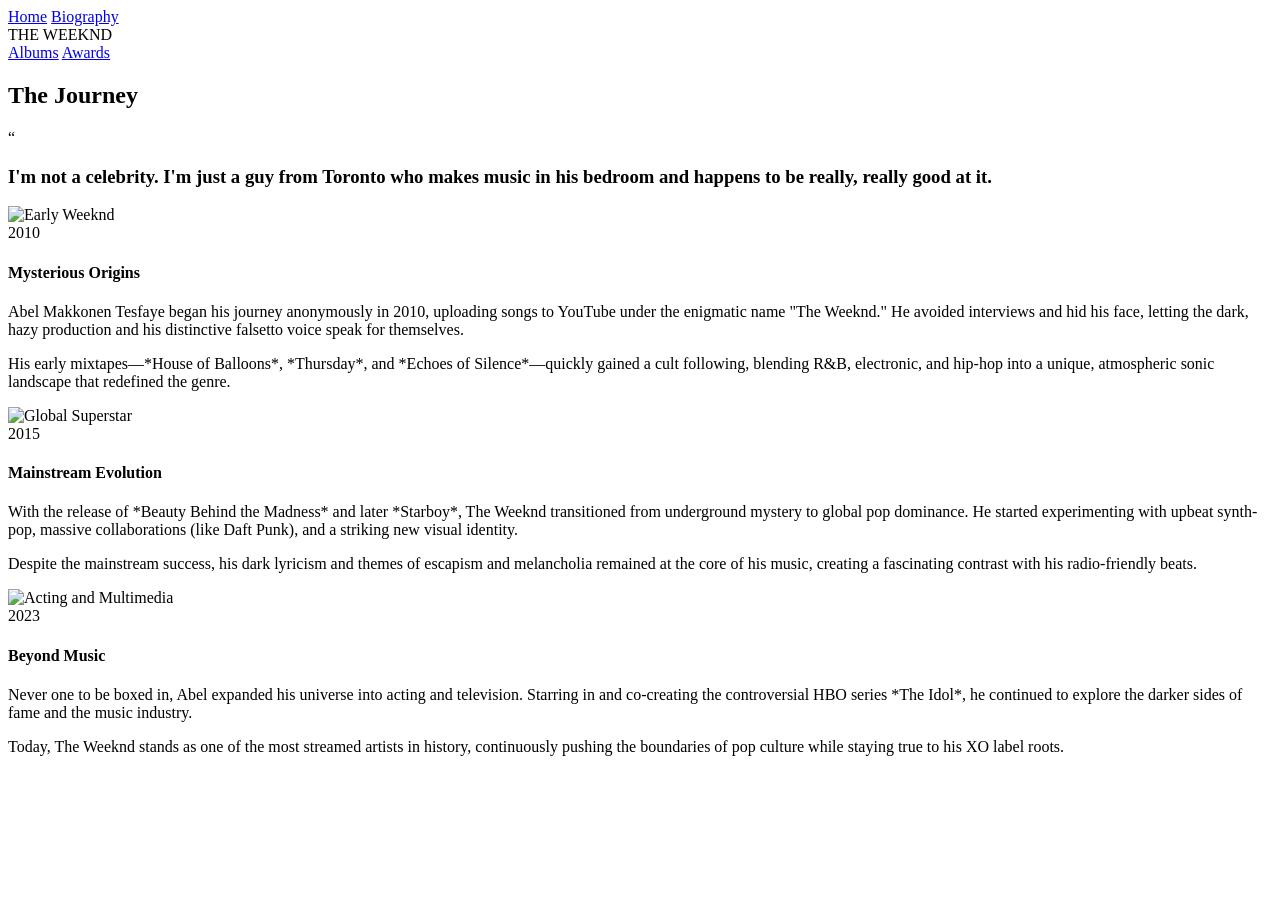
==== bio.html @ 4c5da57e "feat: add HTML structure for four pages" ====
<!DOCTYPE html>
<html lang="en">
<head>
    <meta charset="UTF-8">
    <meta name="viewport" content="width=device-width, initial-scale=1.0">
    <title>Biography | The Weeknd</title>
    <link rel="stylesheet" href="css/style.css">
</head>
<body class="page-bio">
    <header>
        <div class="nav-left">
            <a href="index.html">Home</a>
            <a href="bio.html" class="active">Biography</a>
        </div>
        <div class="logo">THE WEEKND</div>
        <div class="nav-right">
            <a href="albums.html">Albums</a>
            <a href="awards.html">Awards</a>
        </div>
    </header>

    <main>
        <h2 class="section-title">The Journey</h2>

        <div class="bio-quote">
            <span>“</span>
            <h3>I'm not a celebrity. I'm just a guy from Toronto who makes music in his bedroom and happens to be really, really good at it.</h3>
        </div>

        <div class="bio-grid">
            <div class="bio-img-box">
                <img src="images/portrait.jpg" alt="Early Weeknd">
            </div>
            <div class="bio-text">
                <div class="bg-year">2010</div>
                <h4>Mysterious Origins</h4>
                <p>Abel Makkonen Tesfaye began his journey anonymously in 2010, uploading songs to YouTube under the enigmatic name "The Weeknd." He avoided interviews and hid his face, letting the dark, hazy production and his distinctive falsetto voice speak for themselves.</p>
                <p>His early mixtapes—*House of Balloons*, *Thursday*, and *Echoes of Silence*—quickly gained a cult following, blending R&B, electronic, and hip-hop into a unique, atmospheric sonic landscape that redefined the genre.</p>
            </div>
        </div>

        <div class="bio-grid reverse">
            <div class="bio-img-box">
                <img src="images/bg-hero.jpg" alt="Global Superstar">
            </div>
            <div class="bio-text">
                <div class="bg-year">2015</div>
                <h4>Mainstream Evolution</h4>
                <p>With the release of *Beauty Behind the Madness* and later *Starboy*, The Weeknd transitioned from underground mystery to global pop dominance. He started experimenting with upbeat synth-pop, massive collaborations (like Daft Punk), and a striking new visual identity.</p>
                <p>Despite the mainstream success, his dark lyricism and themes of escapism and melancholia remained at the core of his music, creating a fascinating contrast with his radio-friendly beats.</p>
            </div>
        </div>

        <div class="bio-grid">
            <div class="bio-img-box">
                <img src="images/portrait.jpg" alt="Acting and Multimedia">
            </div>
            <div class="bio-text">
                <div class="bg-year">2023</div>
                <h4>Beyond Music</h4>
                <p>Never one to be boxed in, Abel expanded his universe into acting and television. Starring in and co-creating the controversial HBO series *The Idol*, he continued to explore the darker sides of fame and the music industry.</p>
                <p>Today, The Weeknd stands as one of the most streamed artists in history, continuously pushing the boundaries of pop culture while staying true to his XO label roots.</p>
            </div>
        </div>
    </main>

    <script src="js/main.js"></script>
</body>
</html>
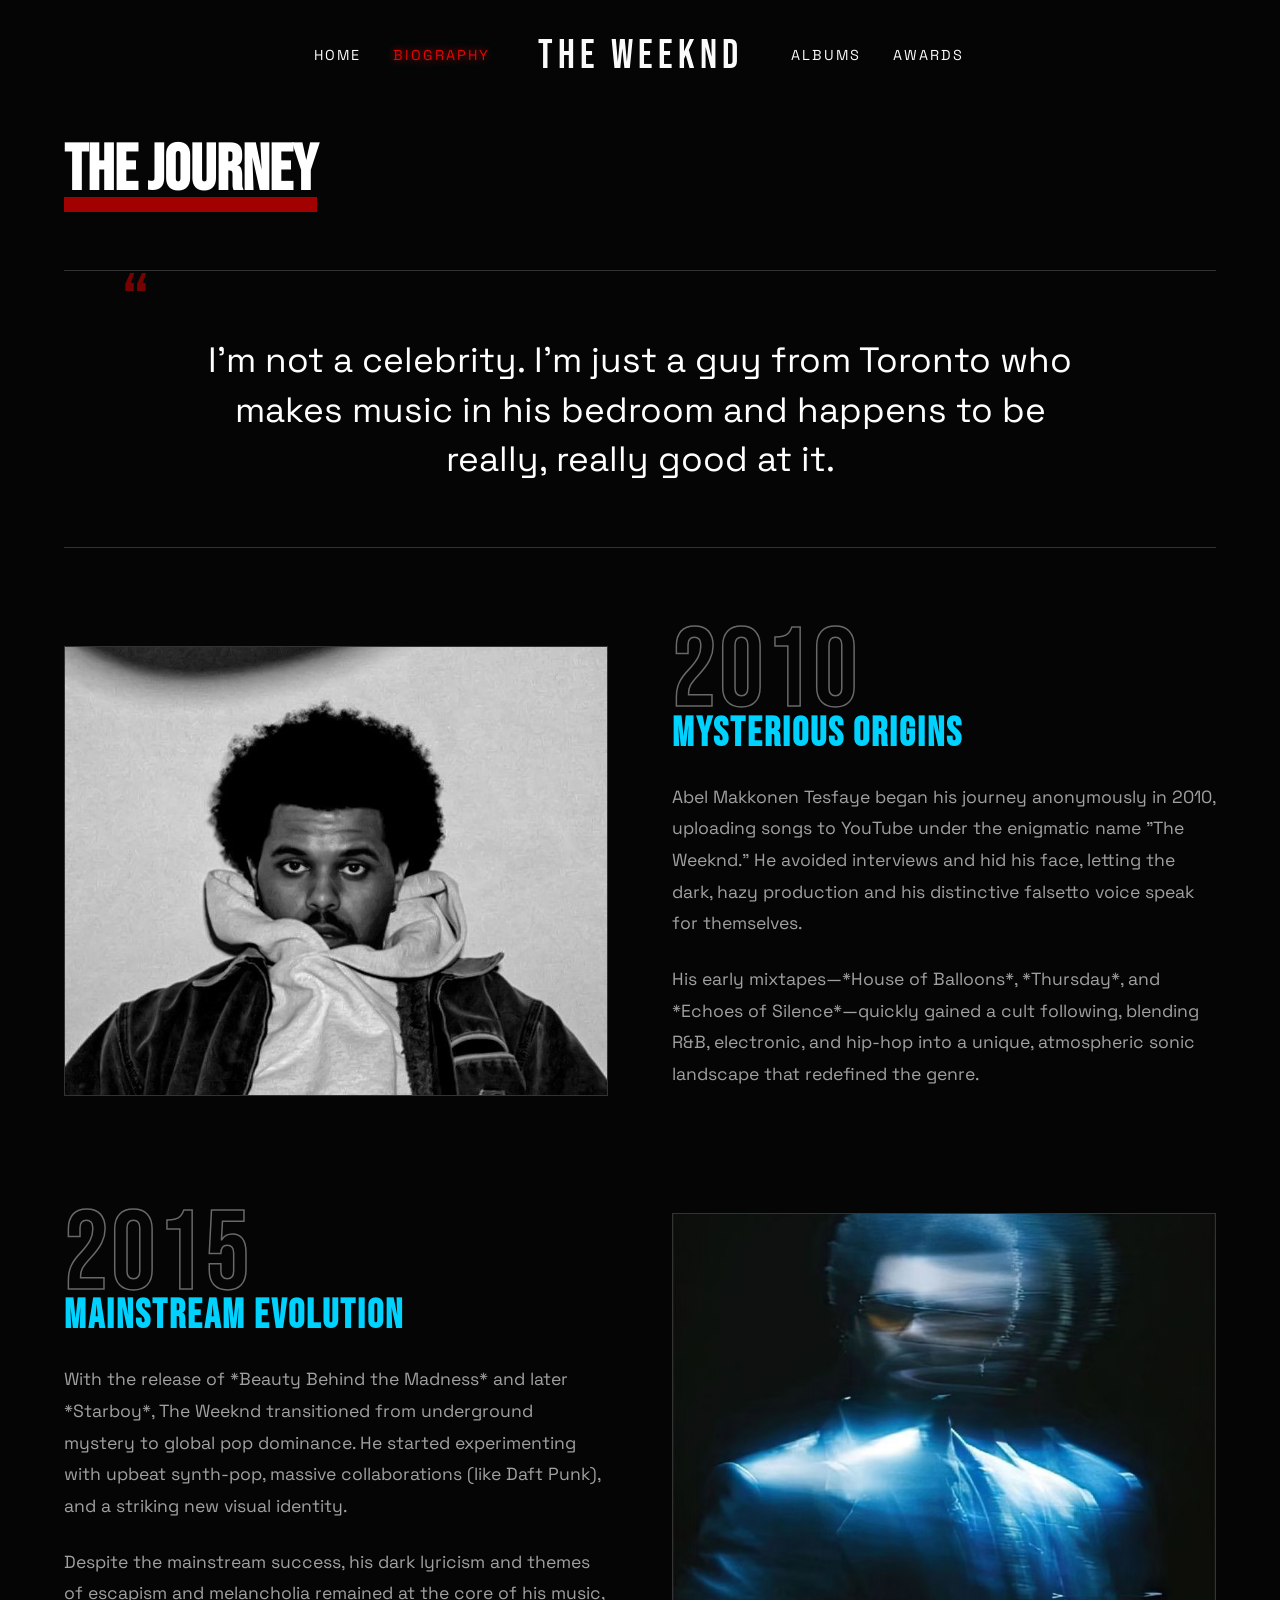
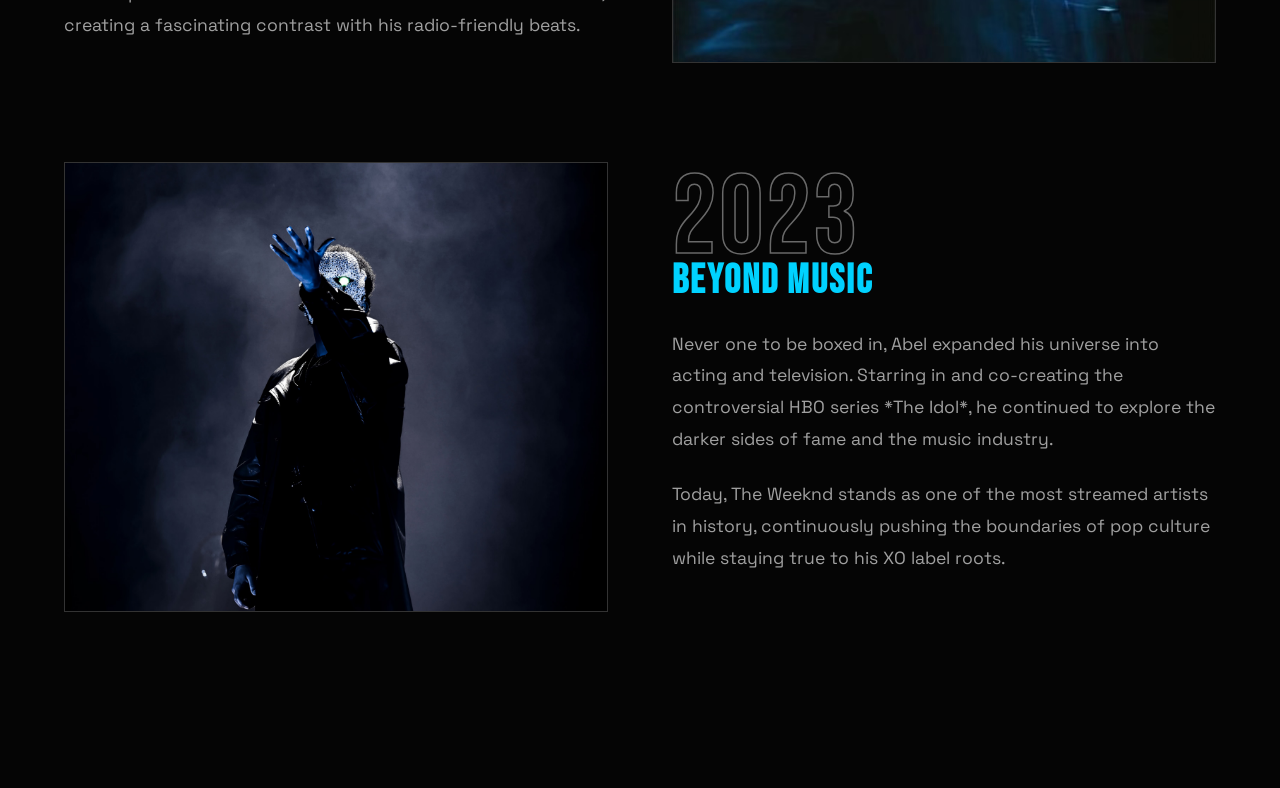
==== commit 9c3a9245: "feat: add HTML structure for four pages" ====
--- a/bio.html
+++ b/bio.html
@@ -29,7 +29,7 @@
 
         <div class="bio-grid">
             <div class="bio-img-box">
-                <img src="images/portrait.jpg" alt="Early Weeknd">
+                <img src="images/bg-2010.jpg" alt="Early Weeknd">
             </div>
             <div class="bio-text">
                 <div class="bg-year">2010</div>
@@ -41,7 +41,7 @@
 
         <div class="bio-grid reverse">
             <div class="bio-img-box">
-                <img src="images/bg-hero.jpg" alt="Global Superstar">
+                <img src="images/bg-2015.jpg" alt="Global Superstar">
             </div>
             <div class="bio-text">
                 <div class="bg-year">2015</div>
@@ -53,7 +53,7 @@
 
         <div class="bio-grid">
             <div class="bio-img-box">
-                <img src="images/portrait.jpg" alt="Acting and Multimedia">
+                <img src="images/bg-2023.jpg" alt="Acting and Multimedia">
             </div>
             <div class="bio-text">
                 <div class="bg-year">2023</div>
--- a/css/style.css
+++ b/css/style.css
@@ -0,0 +1,242 @@
+@import url('https://fonts.googleapis.com/css2?family=Bebas+Neue&family=Space+Grotesk:wght@400;700&display=swap');
+
+:root {
+    --bg-black: #050505; --text-white: #ffffff; --text-gray: #a0a0a0;
+    --accent-red: #e60000; --accent-blue: #00d2ff; --card-bg: #0a0a0a;
+}
+
+* { margin: 0; padding: 0; box-sizing: border-box; }
+
+body {
+    background-color: var(--bg-black); color: var(--text-white);
+    font-family: 'Space Grotesk', sans-serif; line-height: 1.6; overflow-x: hidden;
+}
+
+/* 导航栏 & 全局基础 */
+header {
+    position: fixed; top: 0; width: 100%; padding: 1.5rem 5%;
+    display: grid; grid-template-columns: 1fr auto 1fr; align-items: center; z-index: 1000;
+    background: linear-gradient(to bottom, rgba(0,0,0,0.8), transparent); mix-blend-mode: difference;
+}
+header .nav-left, header .nav-right { display: flex; gap: 2rem; }
+header .nav-left { justify-content: flex-end; padding-right: 3rem; }
+header .nav-right { justify-content: flex-start; padding-left: 3rem; }
+header .logo { font-family: 'Bebas Neue', sans-serif; font-size: 2.5rem; letter-spacing: 5px; text-align: center; color: var(--text-white); }
+header a { color: var(--text-white); text-decoration: none; font-size: 0.9rem; text-transform: uppercase; letter-spacing: 2px; transition: 0.3s; }
+header a:hover, header a.active { color: var(--accent-red); text-shadow: 0 0 10px var(--accent-red); }
+
+main { padding: 120px 5% 5rem; min-height: 100vh; max-width: 1400px; margin: 0 auto; width: 100%; }
+.section-title { font-family: 'Bebas Neue', sans-serif; font-size: 4rem; margin-bottom: 3rem; position: relative; display: inline-block; }
+.section-title::after { content: ''; position: absolute; bottom: 10px; left: 0; width: 100%; height: 15px; background-color: var(--accent-red); z-index: -1; opacity: 0.7; }
+
+/* 首页专属 */
+.page-home main.hero { padding: 0 6% 4rem 6%; max-width: none; }
+.hero { height: 100vh; background-size: cover; background-position: center center; background-repeat: no-repeat; position: relative; display: flex; flex-direction: column; justify-content: flex-end; overflow: hidden; }
+.hero::before { content: ''; position: absolute; top: 0; left: 0; width: 100%; height: 100%; background: radial-gradient(circle at center, transparent 30%, rgba(5,5,5,0.85) 100%), linear-gradient(to top, rgba(5,5,5,1) 0%, transparent 40%); z-index: 1; }
+.grid-lines { position: absolute; top: 0; left: 0; width: 100%; height: 100%; background-image: linear-gradient(to right, rgba(255,255,255,0.03) 1px, transparent 1px), linear-gradient(to bottom, rgba(255,255,255,0.03) 1px, transparent 1px); background-size: 10% 10%; z-index: 2; pointer-events: none; }
+.side-info { position: absolute; top: 40%; display: flex; align-items: center; gap: 15px; z-index: 10; color: var(--text-gray); font-size: 0.7rem; letter-spacing: 3px; text-transform: uppercase; }
+.side-info.left { left: 2%; transform: rotate(-90deg) translateY(-50%); transform-origin: left center; }
+.side-info.right { right: 2%; transform: rotate(90deg) translateY(-50%); transform-origin: right center; }
+.side-info .line { width: 50px; height: 1px; background-color: var(--text-gray); }
+.hero-bottom { position: relative; z-index: 10; display: grid; grid-template-columns: 1.5fr 1fr 1fr; align-items: flex-end; gap: 2rem; width: 100%; opacity: 0; transform: translateY(30px); animation: slideUpFade 1.2s cubic-bezier(0.16, 1, 0.3, 1) forwards; animation-delay: 0.3s; }
+@keyframes slideUpFade { to { opacity: 1; transform: translateY(0); } }
+.hero-title-area h1 { font-family: 'Bebas Neue', sans-serif; font-size: 7rem; line-height: 0.85; letter-spacing: 2px; margin: 0; text-shadow: 0 10px 30px rgba(0,0,0,0.8); }
+.hero-desc { padding-bottom: 1rem; }
+.hero-desc p { color: var(--text-gray); font-size: 1rem; margin-bottom: 0.5rem; max-width: 400px; }
+.hero-stats { display: flex; flex-direction: column; align-items: flex-end; gap: 1.5rem; padding-bottom: 1rem; }
+.stat-item { text-align: right; }
+.stat-item .num { display: block; font-family: 'Bebas Neue', sans-serif; font-size: 2.5rem; color: var(--accent-red); line-height: 1; }
+.stat-item .label { font-size: 0.8rem; color: var(--text-gray); text-transform: uppercase; letter-spacing: 2px; }
+.btn { display: inline-block; padding: 12px 30px; background-color: transparent; color: var(--text-white); border: 1px solid var(--text-white); text-decoration: none; text-transform: uppercase; font-size: 0.8rem; letter-spacing: 2px; transition: all 0.3s; cursor: pointer; }
+.btn:hover { background-color: var(--text-white); color: var(--bg-black); }
+
+/* 生平专属 */
+.bio-quote { text-align: center; padding: 4rem 10%; margin-bottom: 5rem; border-top: 1px solid #333; border-bottom: 1px solid #333; position: relative; }
+.bio-quote h3 { font-size: 2.2rem; font-weight: 400; line-height: 1.4; color: var(--text-white); }
+.bio-quote span { color: var(--accent-red); font-family: 'Bebas Neue', sans-serif; font-size: 5rem; position: absolute; top: -30px; left: 5%; opacity: 0.5; }
+.bio-grid { display: grid; grid-template-columns: 1fr 1fr; gap: 4rem; align-items: center; margin-bottom: 6rem; }
+.bio-grid.reverse { direction: rtl; }
+.bio-grid.reverse .bio-text { direction: ltr; }
+.bio-img-box { width: 100%; height: 450px; overflow: hidden; border: 1px solid #333; position: relative; }
+.bio-img-box img { width: 100%; height: 100%; object-fit: cover; transition: all 0.5s ease; }
+.bio-img-box:hover img { transform: scale(1.05); }
+.bio-text h4 { font-family: 'Bebas Neue', sans-serif; font-size: 2.5rem; color: var(--accent-blue); margin-bottom: 1rem; letter-spacing: 2px; }
+.bio-text p { color: var(--text-gray); font-size: 1.1rem; line-height: 1.8; margin-bottom: 1.5rem; }
+.bio-text .bg-year { font-family: 'Bebas Neue', sans-serif; font-size: 7rem; color: transparent; -webkit-text-stroke: 1.5px rgba(255, 255, 255, 0.4); line-height: 0.8; margin-bottom: -1rem; letter-spacing: 2px; opacity: 1; transition: 0.3s ease; }
+.bio-text:hover .bg-year { -webkit-text-stroke: 1.5px var(--accent-red); transform: translateX(10px); }
+
+/* 专辑专属 */
+.albums-main { position: relative; overflow: hidden; display: flex; flex-direction: column; }
+.wheel-container { flex: 1; display: flex; flex-direction: column; justify-content: center; align-items: center; position: relative; margin-top: -2rem; min-height: 600px; }
+.wheel-bg-text { position: absolute; top: 50%; left: 50%; transform: translate(-50%, -50%); font-family: 'Bebas Neue', sans-serif; font-size: 35vw; color: rgba(255, 255, 255, 0.02); pointer-events: none; z-index: 0; line-height: 1; white-space: nowrap; }
+.wheel-scene { position: relative; width: 100%; height: 520px; display: flex; justify-content: center; align-items: center; z-index: 10; }
+.wheel-item { position: absolute; width: 360px; height: 460px; transition: transform 0.6s cubic-bezier(0.16, 1, 0.3, 1), opacity 0.6s, filter 0.6s; cursor: pointer; border: 1px solid #222; background: #0a0a0a; box-shadow: 0 10px 30px rgba(0,0,0,0.5); display: flex; flex-direction: column; }
+.wheel-item img { width: 100%; height: 360px; object-fit: cover; filter: grayscale(100%) brightness(0.4); transition: 0.5s; }
+.wheel-item .item-info { height: 100px; padding: 0 15px; display: flex; flex-direction: column; justify-content: center; align-items: center; text-align: center; opacity: 0.5; transition: 0.4s; background: #0a0a0a; }
+.wheel-item .item-info h3 { font-family: 'Bebas Neue', sans-serif; font-size: 1.8rem; letter-spacing: 1px; line-height: 1.1; margin-bottom: 4px; }
+.wheel-item .item-info span { color: var(--accent-blue); font-size: 0.9rem; letter-spacing: 1px; }
+.wheel-item.active { border-color: var(--accent-red); box-shadow: 0 20px 50px rgba(230,0,0,0.3); z-index: 100; }
+.wheel-item.active img { filter: grayscale(0%) brightness(1); }
+.wheel-item.active .item-info { opacity: 1; }
+.wheel-hint { margin-top: 4rem; font-size: 0.8rem; color: var(--text-gray); letter-spacing: 3px; text-transform: uppercase; animation: pulse 2s infinite; }
+@keyframes pulse { 0%, 100% { opacity: 0.5; } 50% { opacity: 1; } }
+
+/* 详情面板 */
+.album-detail { position: fixed; inset: 0; z-index: 2000; opacity: 0; visibility: hidden; transition: opacity 0.4s, visibility 0.4s; }
+.album-detail.open { opacity: 1; visibility: visible; }
+.detail-bg { position: absolute; inset: 0; background-size: cover; background-position: center; filter: blur(25px) brightness(0.6); z-index: -1; transform: scale(1.1); }
+.detail-scroll-content { width: 100%; height: 100%; background: rgba(5,5,5,0.4); backdrop-filter: blur(10px); padding: 80px 8% 40px; display: flex; flex-direction: column; overflow-y: auto; overflow-x: hidden; }
+.detail-scroll-content::-webkit-scrollbar { width: 6px; }
+.detail-scroll-content::-webkit-scrollbar-thumb { background: rgba(255,255,255,0.2); border-radius: 3px; }
+.detail-close { position: absolute; top: 2rem; right: 4rem; background: transparent; border: none; color: white; font-size: 2rem; cursor: pointer; transition: 0.3s; z-index: 10; }
+.detail-close:hover { color: var(--accent-red); transform: rotate(90deg); }
+.detail-fixed-top { flex-shrink: 0; display: flex; gap: 3rem; align-items: flex-end; margin-bottom: 2rem; position: relative; }
+.detail-cover-wrapper { width: 240px; height: 240px; flex-shrink: 0; position: relative; z-index: 2; box-shadow: 0 10px 40px rgba(0,0,0,0.6); }
+.detail-cover { position: absolute; top: 0; left: 0; width: 100%; height: 100%; object-fit: cover; border: 1px solid rgba(255,255,255,0.2); }
+.detail-meta { flex: 1; padding-bottom: 10px; position: relative; z-index: 2; }
+.detail-meta h1 { font-family: 'Bebas Neue', sans-serif; font-size: 4rem; letter-spacing: 2px; line-height: 1; margin-bottom: 0.2rem; text-shadow: 0 4px 10px rgba(0,0,0,0.5); word-break: break-word; }
+.detail-artist { color: var(--accent-blue); font-size: 1.1rem; letter-spacing: 2px; text-transform: uppercase; margin-bottom: 1.5rem; font-weight: bold; }
+.meta-data-grid { display: flex; gap: 2.5rem; margin-bottom: 1.5rem; border-top: 1px solid rgba(255,255,255,0.15); padding-top: 1.5rem; flex-wrap: wrap; }
+.meta-item { display: flex; flex-direction: column; }
+.meta-label { font-size: 0.75rem; color: var(--text-gray); text-transform: uppercase; letter-spacing: 1px; margin-bottom: 0.3rem; }
+.meta-value { font-size: 1rem; color: var(--text-white); font-weight: bold; }
+.detail-desc { color: #ccc; font-size: 1rem; max-width: 800px; line-height: 1.6; }
+
+/* 播放条 */
+.player-bar { width: 100%; border-top: 1px solid rgba(255,255,255,0.15); border-bottom: 1px solid rgba(255,255,255,0.15); padding: 1.2rem 0; display: flex; align-items: center; gap: 1.5rem; margin-bottom: 1.5rem; position: relative; z-index: 2; flex-wrap: wrap; }
+.controls { display: flex; align-items: center; gap: 1rem; flex-shrink: 0; }
+.ctrl-btn { background: transparent; border: none; color: var(--text-gray); font-size: 1.1rem; cursor: pointer; transition: 0.2s; }
+.ctrl-btn:hover { color: var(--text-white); transform: scale(1.1); }
+.play-toggle { background: transparent; border: none; color: var(--text-white); font-size: 1.8rem; cursor: pointer; transition: 0.2s; padding: 0 10px; }
+.play-toggle:hover { color: var(--accent-blue); transform: scale(1.1); }
+.progress-wrap { flex: 1; display: flex; align-items: center; gap: 1rem; min-width: 200px; }
+.progress-bg { flex: 1; height: 6px; background: rgba(255,255,255,0.2); border-radius: 3px; overflow: hidden; cursor: pointer; position: relative; }
+.progress-fill { height: 100%; width: 0%; background: var(--accent-blue); transition: width 0.1s linear; box-shadow: 0 0 10px var(--accent-blue); }
+.time-display { font-size: 0.8rem; color: var(--text-gray); white-space: nowrap; font-variant-numeric: tabular-nums; }
+.now-playing-info { display: flex; align-items: center; gap: 1rem; min-width: 200px; justify-content: flex-end; }
+.playing-title { font-size: 0.9rem; color: var(--accent-blue); max-width: 200px; overflow: hidden; text-overflow: ellipsis; white-space: nowrap; text-align: right; font-weight: bold; }
+.eq-bars { display: flex; align-items: flex-end; gap: 3px; height: 16px; opacity: 0; transition: opacity 0.3s; }
+.eq-bars.active { opacity: 1; }
+.eq-bars span { width: 3px; background: var(--accent-blue); animation: eqBounce 1s infinite ease-in-out alternate; }
+.eq-bars span:nth-child(1) { height: 100%; animation-delay: 0.1s; }
+.eq-bars span:nth-child(2) { height: 60%; animation-delay: 0.3s; }
+.eq-bars span:nth-child(3) { height: 80%; animation-delay: 0.2s; }
+.eq-bars span:nth-child(4) { height: 40%; animation-delay: 0.4s; }
+@keyframes eqBounce { 0% { height: 20%; } 100% { height: 100%; } }
+
+.detail-tracks { position: relative; z-index: 2; padding-bottom: 50px; }
+.detail-tracks h2 { font-family: 'Bebas Neue', sans-serif; font-size: 1.8rem; letter-spacing: 2px; margin-bottom: 1rem; color: var(--text-gray); }
+.detail-tracks ul { list-style: none; }
+.detail-tracks li { display: flex; justify-content: space-between; align-items: center; padding: 1rem; border-bottom: 1px solid rgba(255,255,255,0.05); transition: 0.2s; border-radius: 4px; cursor: pointer; }
+.detail-tracks li:hover { background: rgba(255,255,255,0.1); padding-left: 1.5rem; }
+.detail-tracks li.active { background: rgba(0, 210, 255, 0.15); border-left: 3px solid var(--accent-blue); }
+.detail-tracks li.active .track-name { color: var(--accent-blue); font-weight: bold; }
+.track-name { font-size: 1.05rem; cursor: pointer; }
+.play-btn { background: transparent; border: none; color: var(--text-gray); font-size: 1rem; cursor: pointer; transition: 0.2s; }
+.detail-tracks li:hover .play-btn, .detail-tracks li.active .play-btn { color: var(--accent-white); transform: scale(1.2); }
+
+/* 奖项专属 */
+.sub-title { font-family: 'Space Grotesk', sans-serif; font-size: 1.2rem; color: var(--text-gray); text-transform: uppercase; letter-spacing: 3px; margin-bottom: 2rem; border-left: 3px solid var(--accent-red); padding-left: 1rem; }
+.stats-grid { display: grid; grid-template-columns: repeat(3, 1fr); gap: 1.5rem; }
+.stat-card { background-color: var(--card-bg); border: 1px solid #222; padding: 2rem; cursor: pointer; transition: 0.3s; display: flex; flex-direction: column; }
+.stat-card:hover { border-color: var(--accent-blue); transform: translateY(-5px); box-shadow: 0 10px 30px rgba(0, 210, 255, 0.1); }
+.stat-num { font-family: 'Bebas Neue', sans-serif; font-size: 5rem; color: var(--text-white); line-height: 1; margin-bottom: 0.5rem; }
+.stat-name { font-size: 1.1rem; font-weight: bold; margin-bottom: 1rem; line-height: 1.2; }
+.stat-hint { font-size: 0.75rem; color: var(--accent-blue); text-transform: uppercase; letter-spacing: 1px; margin-top: auto; opacity: 0.7; transition: 0.3s; }
+.stat-card:hover .stat-hint { opacity: 1; transform: translateX(5px); }
+
+.awards-grid { display: grid; grid-template-columns: repeat(2, 1fr); grid-auto-rows: 280px; gap: 2rem; max-width: 1200px; margin: 0 auto; }
+.award-card { background-color: var(--card-bg); border: 1px solid #222; position: relative; padding: 2.5rem; display: flex; flex-direction: column; justify-content: flex-end; cursor: pointer; overflow: hidden; transition: 0.4s; }
+.award-card:nth-child(1) { grid-column: span 2; }
+.award-card:hover { transform: translateY(-5px) scale(1.02); border-color: var(--accent-red); box-shadow: 0 20px 40px rgba(230, 0, 0, 0.15); z-index: 10; }
+.card-bg-text { position: absolute; top: -10%; right: 2%; font-family: 'Bebas Neue', sans-serif; font-size: 12rem; color: transparent; -webkit-text-stroke: 1px rgba(255, 255, 255, 0.05); line-height: 1; z-index: 0; transition: 0.5s; }
+.award-card:hover .card-bg-text { -webkit-text-stroke: 1px rgba(230, 0, 0, 0.3); transform: scale(1.1) rotate(-5deg); }
+.card-content { position: relative; z-index: 2; }
+.award-type { color: var(--accent-blue); font-size: 0.8rem; text-transform: uppercase; letter-spacing: 2px; margin-bottom: 0.5rem; display: block; }
+.award-card h3 { font-family: 'Bebas Neue', sans-serif; font-size: 2.5rem; line-height: 1.1; margin-bottom: 0.5rem; }
+.award-card p { color: var(--text-gray); font-size: 1rem; }
+.award-card.highlight { background: var(--accent-red); }
+.award-card.highlight .award-type, .award-card.highlight p { color: rgba(255,255,255,0.8); }
+.award-card.highlight:hover { border-color: white; box-shadow: 0 20px 40px rgba(255, 255, 255, 0.15); }
+.click-hint { position: absolute; bottom: 2rem; right: 2rem; font-size: 0.75rem; color: var(--text-gray); opacity: 0; transition: 0.3s; }
+.award-card:hover .click-hint { opacity: 1; }
+
+.award-modal { position: fixed; inset: 0; background: rgba(5,5,5,0.9); backdrop-filter: blur(15px); z-index: 3000; display: flex; justify-content: center; align-items: center; opacity: 0; visibility: hidden; transition: 0.4s; }
+.award-modal.open { opacity: 1; visibility: visible; }
+.modal-content { background: #111; border: 1px solid #333; padding: 3rem; width: 90%; max-width: 600px; position: relative; transform: translateY(30px); transition: 0.4s; box-shadow: 0 30px 60px rgba(0,0,0,0.8); }
+.award-modal.open .modal-content { transform: translateY(0); }
+.modal-close { position: absolute; top: 1.5rem; right: 1.5rem; background: transparent; border: none; color: var(--text-gray); font-size: 1.5rem; cursor: pointer; transition: 0.3s; }
+.modal-close:hover { color: var(--accent-red); }
+.modal-year { font-family: 'Bebas Neue', sans-serif; font-size: 5rem; color: transparent; -webkit-text-stroke: 2px var(--accent-red); line-height: 1; margin-bottom: 1rem; }
+.modal-content h2 { font-family: 'Bebas Neue', sans-serif; font-size: 2.5rem; margin-bottom: 1rem; }
+.modal-content p { color: var(--text-gray); font-size: 1.05rem; line-height: 1.8; }
+
+/* =========================================
+   响应式修复 (重点！)
+   ========================================= */
+@media (max-width: 1024px) {
+    .stats-grid { grid-template-columns: repeat(2, 1fr); }
+    .wheel-item { width: 280px; height: 380px; }
+    .wheel-item img { height: 280px; }
+    .wheel-item .item-info { height: 100px; }
+    .wheel-item .item-info h3 { font-size: 1.4rem; }
+    .wheel-scene { height: 440px; }
+}
+
+@media (max-width: 900px) {
+    .hero-bottom, .bio-grid { grid-template-columns: 1fr; gap: 1.5rem; }
+    .hero-title-area h1 { font-size: 4.5rem; }
+    .hero-stats { align-items: flex-start; }
+    .side-info { display: none; }
+    .bio-grid.reverse { direction: ltr; }
+}
+
+/* 手机端专项修复 */
+@media (max-width: 768px) {
+    .awards-grid, .stats-grid { grid-template-columns: 1fr; }
+    .award-card:nth-child(1) { grid-column: span 1; }
+
+    /* 详情页全面垂直化，防止撑爆 */
+    .detail-fixed-top { 
+        flex-direction: column; 
+        align-items: center; 
+        text-align: center; 
+        gap: 1rem; 
+        margin-bottom: 1.5rem; 
+    }
+    .detail-cover-wrapper { width: 160px; height: 160px; margin: 0 auto; }
+    .detail-meta { padding-bottom: 0; }
+    .detail-meta h1 { font-size: 2.5rem; word-break: break-word; }
+    .detail-desc { font-size: 0.95rem; margin: 0 auto; }
+    
+    /* 数据网格居中换行 */
+    .meta-data-grid { 
+        justify-content: center; 
+        border-top: none; 
+        padding-top: 0; 
+        margin-bottom: 1rem;
+        gap: 1rem;
+    }
+    .meta-item { text-align: center; min-width: 45%; }
+
+    /* 播放器垂直居中 */
+    .player-bar { 
+        flex-direction: column; 
+        align-items: center; 
+        padding: 1rem 0; 
+        gap: 1rem; 
+    }
+    .controls { width: 100%; justify-content: center; gap: 2rem; }
+    .progress-wrap { width: 100%; gap: 0.5rem; }
+    .now-playing-info { display: none; /* 手机端隐藏正在播放文字，防溢出 */ }
+    
+    .detail-tracks h2 { text-align: center; }
+    .detail-tracks li { padding: 1rem 0.5rem; }
+    
+    /* 轮盘大小 */
+    .wheel-item { width: 240px; height: 320px; }
+    .wheel-item img { height: 240px; }
+    .wheel-item .item-info { height: 80px; }
+    .wheel-item .item-info h3 { font-size: 1.3rem; }
+    .wheel-scene { height: 380px; }
+}
